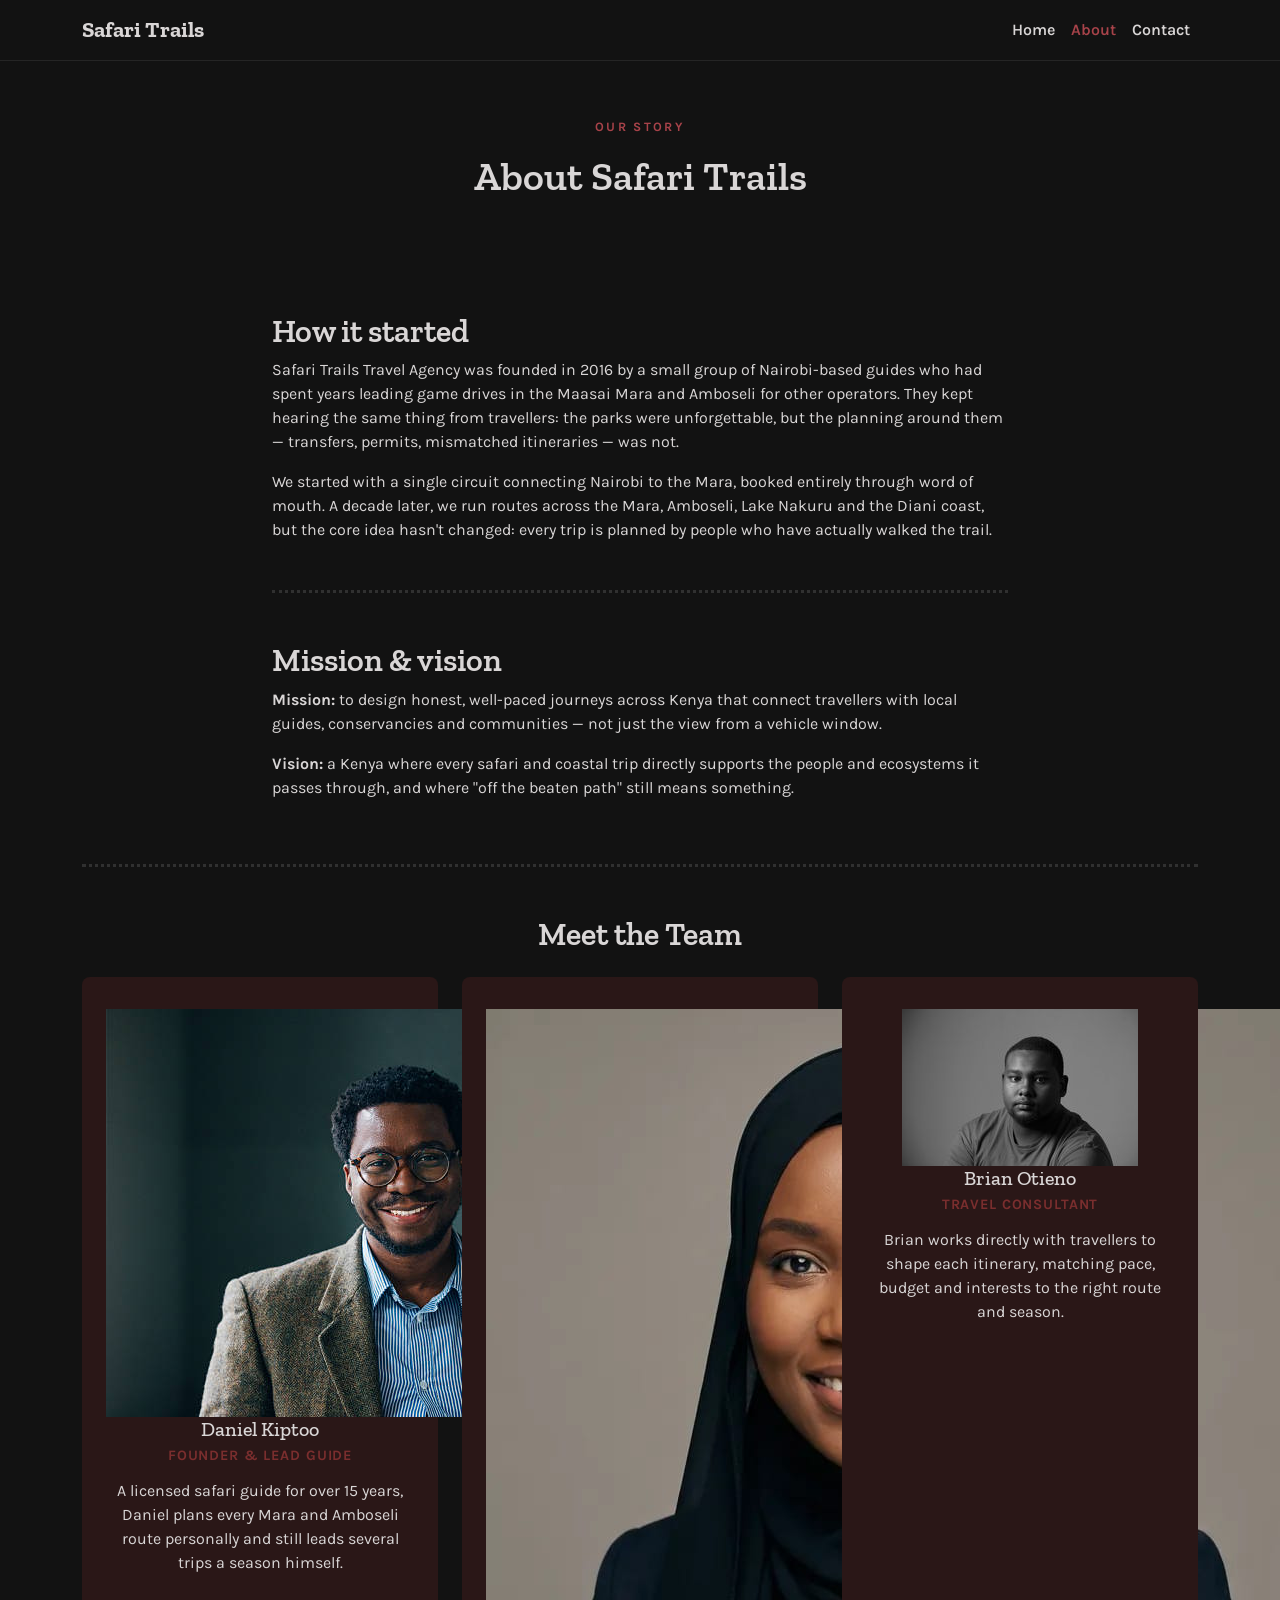
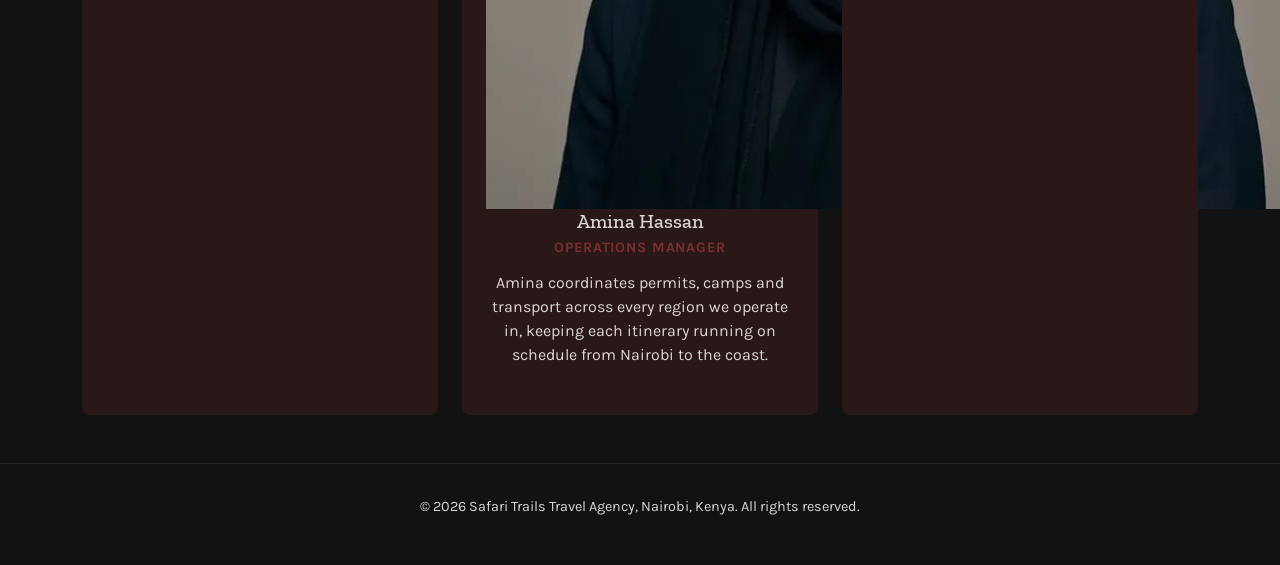
==== about.html @ e833840d "adding images in about.html" ====
<!DOCTYPE html>
<html lang="en">
<head>
  <meta charset="UTF-8">
  <meta name="viewport" content="width=device-width, initial-scale=1.0">
  <title>About Us | Safari Trails Travel Agency</title>
  <meta name="description" content="Learn about Safari Trails Travel Agency, a Nairobi-based team designing guided safari and coastal routes across Kenya.">

  <link href="https://cdn.jsdelivr.net/npm/bootstrap@5.3.3/dist/css/bootstrap.min.css" rel="stylesheet">
  <link rel="stylesheet" href="css/style.css">
</head>
<body>

  <header>
    <nav class="navbar navbar-expand-lg navbar-dark sticky-top">
      <div class="container">
        <a class="navbar-brand" href="index.html">Safari Trails</a>
        <button class="navbar-toggler" type="button" data-bs-toggle="collapse" data-bs-target="#mainNav" aria-controls="mainNav" aria-expanded="false" aria-label="Toggle navigation">
          <span class="navbar-toggler-icon"></span>
        </button>
        <div class="collapse navbar-collapse" id="mainNav">
          <ul class="navbar-nav ms-auto">
            <li class="nav-item"><a class="nav-link" href="index.html">Home</a></li>
            <li class="nav-item"><a class="nav-link active" aria-current="page" href="about.html">About</a></li>
            <li class="nav-item"><a class="nav-link" href="contact.html">Contact</a></li>
          </ul>
        </div>
      </div>
    </nav>
  </header>

  <section class="page-header">
    <div class="container">
      <p class="eyebrow">Our Story</p>
      <h1>About Safari Trails</h1>
    </div>
  </section>

  <section class="py-5">
    <div class="container">
      <div class="row justify-content-center">
        <div class="col-lg-8">
          <h2>How it started</h2>
          <p>
            Safari Trails Travel Agency was founded in 2016 by a small group
            of Nairobi-based guides who had spent years leading game drives
            in the Maasai Mara and Amboseli for other operators. They kept
            hearing the same thing from travellers: the parks were
            unforgettable, but the planning around them &mdash; transfers,
            permits, mismatched itineraries &mdash; was not.
          </p>
          <p>
            We started with a single circuit connecting Nairobi to the Mara,
            booked entirely through word of mouth. A decade later, we run
            routes across the Mara, Amboseli, Lake Nakuru and the Diani
            coast, but the core idea hasn't changed: every trip is planned
            by people who have actually walked the trail.
          </p>

          <hr class="trail-divider">

          <h2>Mission &amp; vision</h2>
          <p>
            <strong>Mission:</strong> to design honest, well-paced journeys
            across Kenya that connect travellers with local guides,
            conservancies and communities &mdash; not just the view from
            a vehicle window.
          </p>
          <p>
            <strong>Vision:</strong> a Kenya where every safari and coastal
            trip directly supports the people and ecosystems it passes
            through, and where "off the beaten path" still means something.
          </p>
        </div>
      </div>

      <hr class="trail-divider">

      <h2 class="text-center mb-4">Meet the Team</h2>
      <div class="row g-4 justify-content-center">
        <div class="col-md-4">
          <div class="team-card">
            <img src="images/image1 (1).jpg" alt="Daniel Kiptoo, Founder and Lead Guide" class="team-photo">
            <h3 class="h5 mb-1">Daniel Kiptoo</h3>
            <p class="role">Founder &amp; Lead Guide</p>
            <p>
              A licensed safari guide for over 15 years, Daniel plans every
              Mara and Amboseli route personally and still leads several
              trips a season himself.
            </p>
          </div>
        </div>
        <div class="col-md-4">
          <div class="team-card">
            <img src="images/image3.jpeg" alt="Amina Hassan, Operations Manager" class="team-photo">
            <h3 class="h5 mb-1">Amina Hassan</h3>
            <p class="role">Operations Manager</p>
            <p>
              Amina coordinates permits, camps and transport across every
              region we operate in, keeping each itinerary running on
              schedule from Nairobi to the coast.
            </p>
          </div>
        </div>
        <div class="col-md-4">
          <div class="team-card">
           <img src="images/image2 (2).jpg" alt="Brian Otieno, Travel Consultant" class="team-photo">
            <h3 class="h5 mb-1">Brian Otieno</h3>
            <p class="role">Travel Consultant</p>
            <p>
              Brian works directly with travellers to shape each
              itinerary, matching pace, budget and interests to the
              right route and season.
            </p>
          </div>
        </div>
      </div>
    </div>
  </section>

  <footer>
    <div class="container">
      <p>&copy; 2026 Safari Trails Travel Agency, Nairobi, Kenya. All rights reserved.</p>
    </div>
  </footer>

  <script src="https://cdn.jsdelivr.net/npm/bootstrap@5.3.3/dist/js/bootstrap.bundle.min.js"></script>
  <script src="js/script.js"></script>
</body>
</html>
---- css/style.css ----
/* =========================================================
   Safari Trails Travel Agency — Base Stylesheet
   Design tokens: colour palette, typography, layout primitives
   ========================================================= */

@import url('https://fonts.googleapis.com/css2?family=Zilla+Slab:wght@500;600;700&family=Karla:wght@400;500;600;700&display=swap');

:root {
  --color-bark: #121212;     /* near-black — page background, header, footer, hero */
  --color-grass: #D9D6D6;    /* light warm grey — body text, headings, text on dark sections */
  --color-surface: #2A1717;  /* dark maroon — card / surface background */
  --color-amber: #A8434A;    /* primary accent — CTAs, active states, links on hover */
  --color-rust: #7A2E2E;     /* secondary accent — hover state, darker red */
  --color-olive: #8C8C8C;    /* tertiary accent — muted secondary text, tags */

  --font-display: "Zilla Slab", serif;
  --font-body: "Karla", sans-serif;
}

body {
  font-family: var(--font-body);
  color: var(--color-grass);
  background-color: var(--color-bark);
}

h1, h2, h3, h4, h5, h6 {
  font-family: var(--font-display);
  font-weight: 600;
  color: var(--color-grass);
}

a { color: var(--color-rust); text-decoration: none; }
a:hover { color: var(--color-amber); }

.eyebrow {
  text-transform: uppercase;
  letter-spacing: 0.18em;
  font-size: 0.8rem;
  font-weight: 700;
  color: var(--color-amber);
}

.navbar {
  background-color: var(--color-bark);
  border-bottom: 1px solid rgba(255, 255, 255, 0.08);
}

.navbar-brand {
  font-family: var(--font-display);
  font-weight: 700;
  font-size: 1.4rem;
  color: var(--color-grass) !important;
}

.navbar-nav .nav-link {
  color: var(--color-grass) !important;
  font-weight: 600;
}

.navbar-nav .nav-link.active,
.navbar-nav .nav-link:hover {
  color: var(--color-amber) !important;
}

.btn-trail {
  background-color: var(--color-amber);
  border: 2px solid var(--color-amber);
  color: var(--color-grass);
  font-weight: 700;
  padding: 0.6rem 1.6rem;
}

.btn-trail:hover {
  background-color: var(--color-rust);
  border-color: var(--color-rust);
  color: var(--color-grass);
}

.btn-trail-outline {
  background-color: transparent;
  border: 2px solid var(--color-grass);
  color: var(--color-grass);
  font-weight: 700;
  padding: 0.6rem 1.6rem;
}

.btn-trail-outline:hover {
  background-color: var(--color-grass);
  border-color: var(--color-grass);
  color: var(--color-bark);
}

.hero {
  background-color: var(--color-bark);
  color: var(--color-grass);
  padding: 4.5rem 0 2.5rem;
}

.hero h1 { color: var(--color-grass); font-size: 2.6rem; margin: 1rem 0 1.25rem; }
.hero .lead { max-width: 36rem; color: var(--color-grass); opacity: 0.92; margin-bottom: 1.75rem; }
.hero .btn { margin: 0.25rem 0.5rem 0.25rem 0; }

.trail-map { width: 100%; height: auto; margin-top: 2rem; }

.trail-map .trail-path {
  fill: none;
  stroke: var(--color-olive);
  stroke-width: 3;
  stroke-linecap: round;
  stroke-dasharray: 2 12;
}

.trail-map .trail-stop circle {
  fill: var(--color-amber);
  stroke: var(--color-grass);
  stroke-width: 3;
}

.trail-map .trail-stop .stop-number {
  fill: var(--color-bark);
  font-family: var(--font-display);
  font-weight: 700;
  font-size: 16px;
  text-anchor: middle;
  dominant-baseline: middle;
}

.trail-map .trail-stop .stop-label {
  fill: var(--color-grass);
  font-family: var(--font-body);
  font-weight: 600;
  font-size: 13px;
  text-anchor: middle;
}

.trail-divider {
  border: none;
  border-top: 3px dotted var(--color-olive);
  position: relative;
  margin: 3rem 0;
}

.trail-divider::after {
  content: "";
  position: absolute;
  top: -8px; left: 50%;
  transform: translateX(-50%);
  width: 16px; height: 16px;
  border-radius: 50%;
  background-color: var(--color-amber);
  border: 2px solid var(--color-grass);
}

.value-card {
  background-color: var(--color-surface);
  border-radius: 0.5rem;
  padding: 2rem 1.5rem;
  height: 100%;
  border-top: 4px solid var(--color-amber);
}

.value-card h3 { font-size: 1.25rem; margin-bottom: 0.75rem; }

.avatar-initials {
  width: 80px; height: 80px; border-radius: 50%;
  background-color: var(--color-bark);
  color: var(--color-grass);
  font-family: var(--font-display);
  font-weight: 700; font-size: 1.5rem;
  display: flex; align-items: center; justify-content: center;
  margin: 0 auto 1rem auto;
}

.team-card {
  background-color: var(--color-surface);
  border-radius: 0.5rem;
  padding: 2rem 1.5rem;
  text-align: center;
  height: 100%;
}

.team-card .role {
  color: var(--color-rust);
  font-weight: 700;
  font-size: 0.9rem;
  text-transform: uppercase;
  letter-spacing: 0.06em;
  margin-bottom: 0.75rem;
}

.page-header {
  background-color: var(--color-bark);
  color: var(--color-grass);
  padding: 3.5rem 0;
  text-align: center;
}

.page-header h1 { color: var(--color-grass); margin-bottom: 0.5rem; }

.contact-info-card {
  background-color: var(--color-surface);
  border-radius: 0.5rem;
  padding: 2rem;
  height: 100%;
}

.contact-info-card dt {
  font-weight: 700;
  color: var(--color-rust);
  text-transform: uppercase;
  font-size: 0.8rem;
  letter-spacing: 0.05em;
  margin-top: 1rem;
}

.contact-form .form-control,
.contact-form .form-select {
  background-color: var(--color-surface);
  color: var(--color-grass);
  border: 1px solid var(--color-rust);
  border-radius: 0.4rem;
}

.contact-form .form-control:focus,
.contact-form .form-select:focus {
  border-color: var(--color-amber);
  box-shadow: 0 0 0 0.2rem rgba(168, 67, 74, 0.3);
}

.contact-form label { font-weight: 600; margin-bottom: 0.3rem; }

footer {
  background-color: var(--color-bark);
  color: var(--color-grass);
  padding: 2rem 0;
  text-align: center;
  font-size: 0.9rem;
  border-top: 1px solid rgba(255, 255, 255, 0.08);
}

footer a { color: var(--color-grass); }
footer a:hover { color: var(--color-amber); }

@media (max-width: 576px) {
  .hero { padding: 3rem 0 2rem; text-align: center; }
  .hero h1 { font-size: 2rem; }
  .hero .btn { display: block; width: 100%; margin: 0.4rem 0; }
  .trail-map .stop-label { font-size: 11px; }
  .page-header { padding: 2.5rem 0; }
  .team-card,
  .contact-info-card { margin-bottom: 1rem; }
}
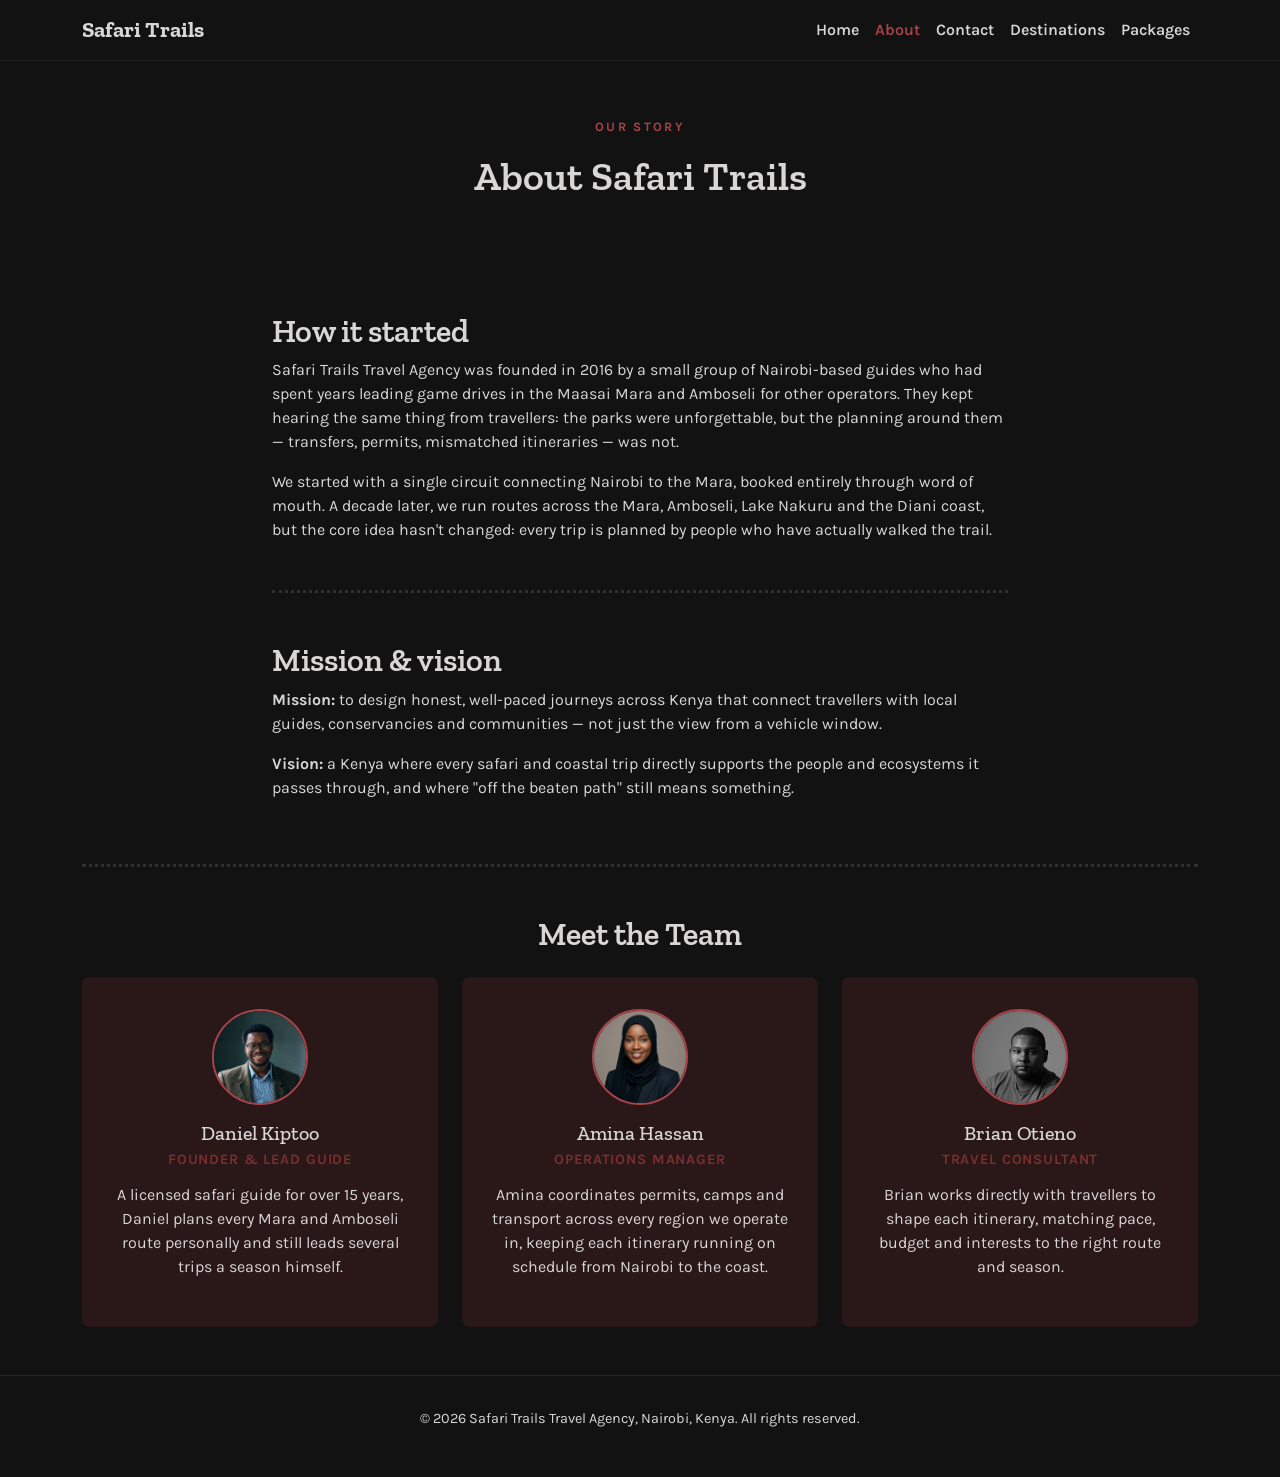
==== commit 32b5b619: "Add coastal and custom packages to packages page" ====
--- a/about.html
+++ b/about.html
@@ -23,6 +23,8 @@
             <li class="nav-item"><a class="nav-link" href="index.html">Home</a></li>
             <li class="nav-item"><a class="nav-link active" aria-current="page" href="about.html">About</a></li>
             <li class="nav-item"><a class="nav-link" href="contact.html">Contact</a></li>
+            <li class="nav-item"><a class="nav-link" href="destinations.html">Destinations</a></li>
+            <li class="nav-item"><a class="nav-link" href="packages.html">Packages</a></li>
           </ul>
         </div>
       </div>
--- a/css/style.css
+++ b/css/style.css
@@ -170,6 +170,16 @@
   display: flex; align-items: center; justify-content: center;
   margin: 0 auto 1rem auto;
 }
+.team-photo {
+  width: 96px;
+  height: 96px;
+  border-radius: 50%;
+  object-fit: cover;
+  background-color: var(--color-surface);
+  border: 2px solid var(--color-amber);
+  margin: 0 auto 1rem auto;
+  display: block;
+}
 
 .team-card {
   background-color: var(--color-surface);
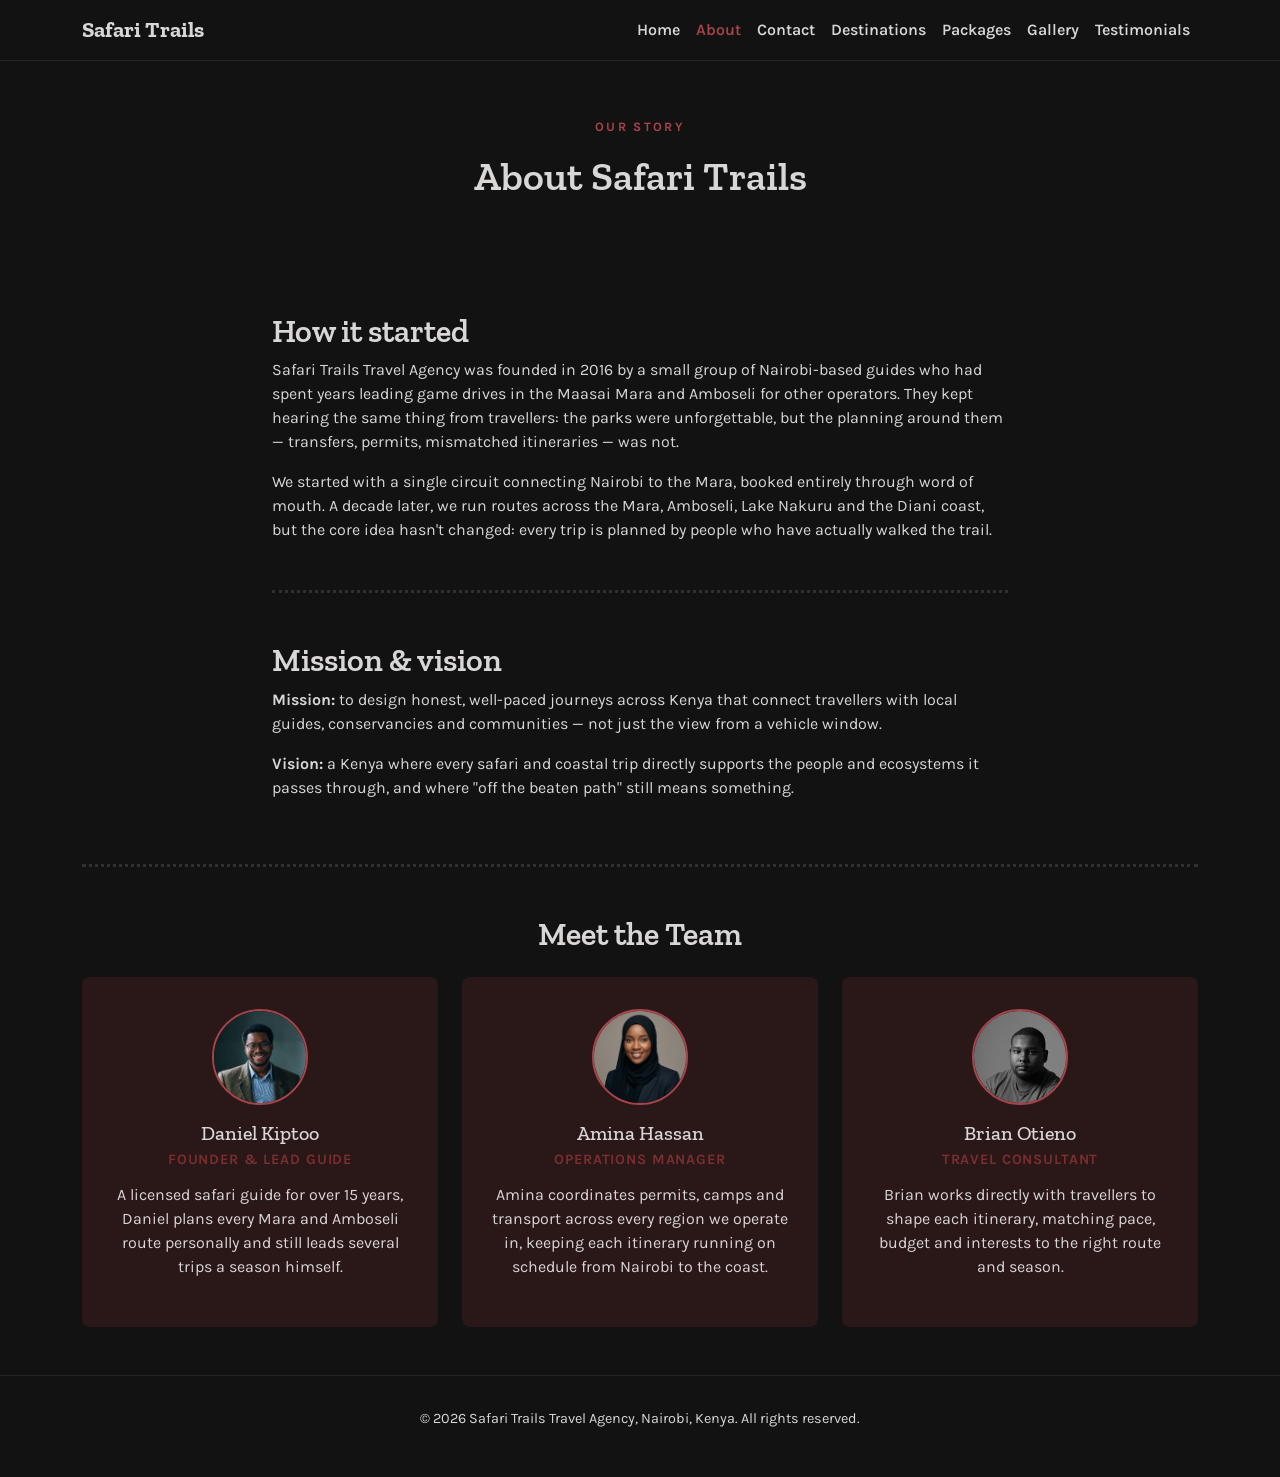
==== commit c34bed4a: "adding the remaining navbars to link all 7 pages" ====
--- a/about.html
+++ b/about.html
@@ -25,6 +25,8 @@
             <li class="nav-item"><a class="nav-link" href="contact.html">Contact</a></li>
             <li class="nav-item"><a class="nav-link" href="destinations.html">Destinations</a></li>
             <li class="nav-item"><a class="nav-link" href="packages.html">Packages</a></li>
+            <li class="nav-item"><a class="nav-link" href="gallery.html">Gallery</a></li>
+            <li class="nav-item"><a class="nav-link" href="testimonials.html">Testimonials</a></li>
           </ul>
         </div>
       </div>
--- a/css/style.css
+++ b/css/style.css
@@ -239,6 +239,55 @@
 
 .contact-form label { font-weight: 600; margin-bottom: 0.3rem; }
 
+/* Gallery grid */
+.gallery-item {
+  position: relative;
+  overflow: hidden;
+  border-radius: 6px;
+  cursor: pointer;
+  aspect-ratio: 4 / 3;
+  background: #c8b89a; /* placeholder colour while image loads */
+}
+
+.gallery-img {
+  width: 100%;
+  height: 100%;
+  object-fit: cover;
+  display: block;
+  transition: transform 0.35s ease;
+}
+
+.gallery-item:hover .gallery-img {
+  transform: scale(1.06);
+}
+
+/* Hover overlay label */
+.gallery-overlay {
+  position: absolute;
+  inset: 0;
+  background: rgba(42, 26, 10, 0.45);
+  display: flex;
+  align-items: flex-end;
+  padding: 0.75rem;
+  opacity: 0;
+  transition: opacity 0.25s ease;
+}
+
+.gallery-item:hover .gallery-overlay {
+  opacity: 1;
+}
+
+.gallery-overlay span {
+  background: rgba(196, 124, 43, 0.9);
+  color: #fff;
+  font-size: 0.72rem;
+  font-weight: 600;
+  letter-spacing: 0.06em;
+  text-transform: uppercase;
+  padding: 2px 8px;
+  border-radius: 3px;
+}
+
 footer {
   background-color: var(--color-bark);
   color: var(--color-grass);
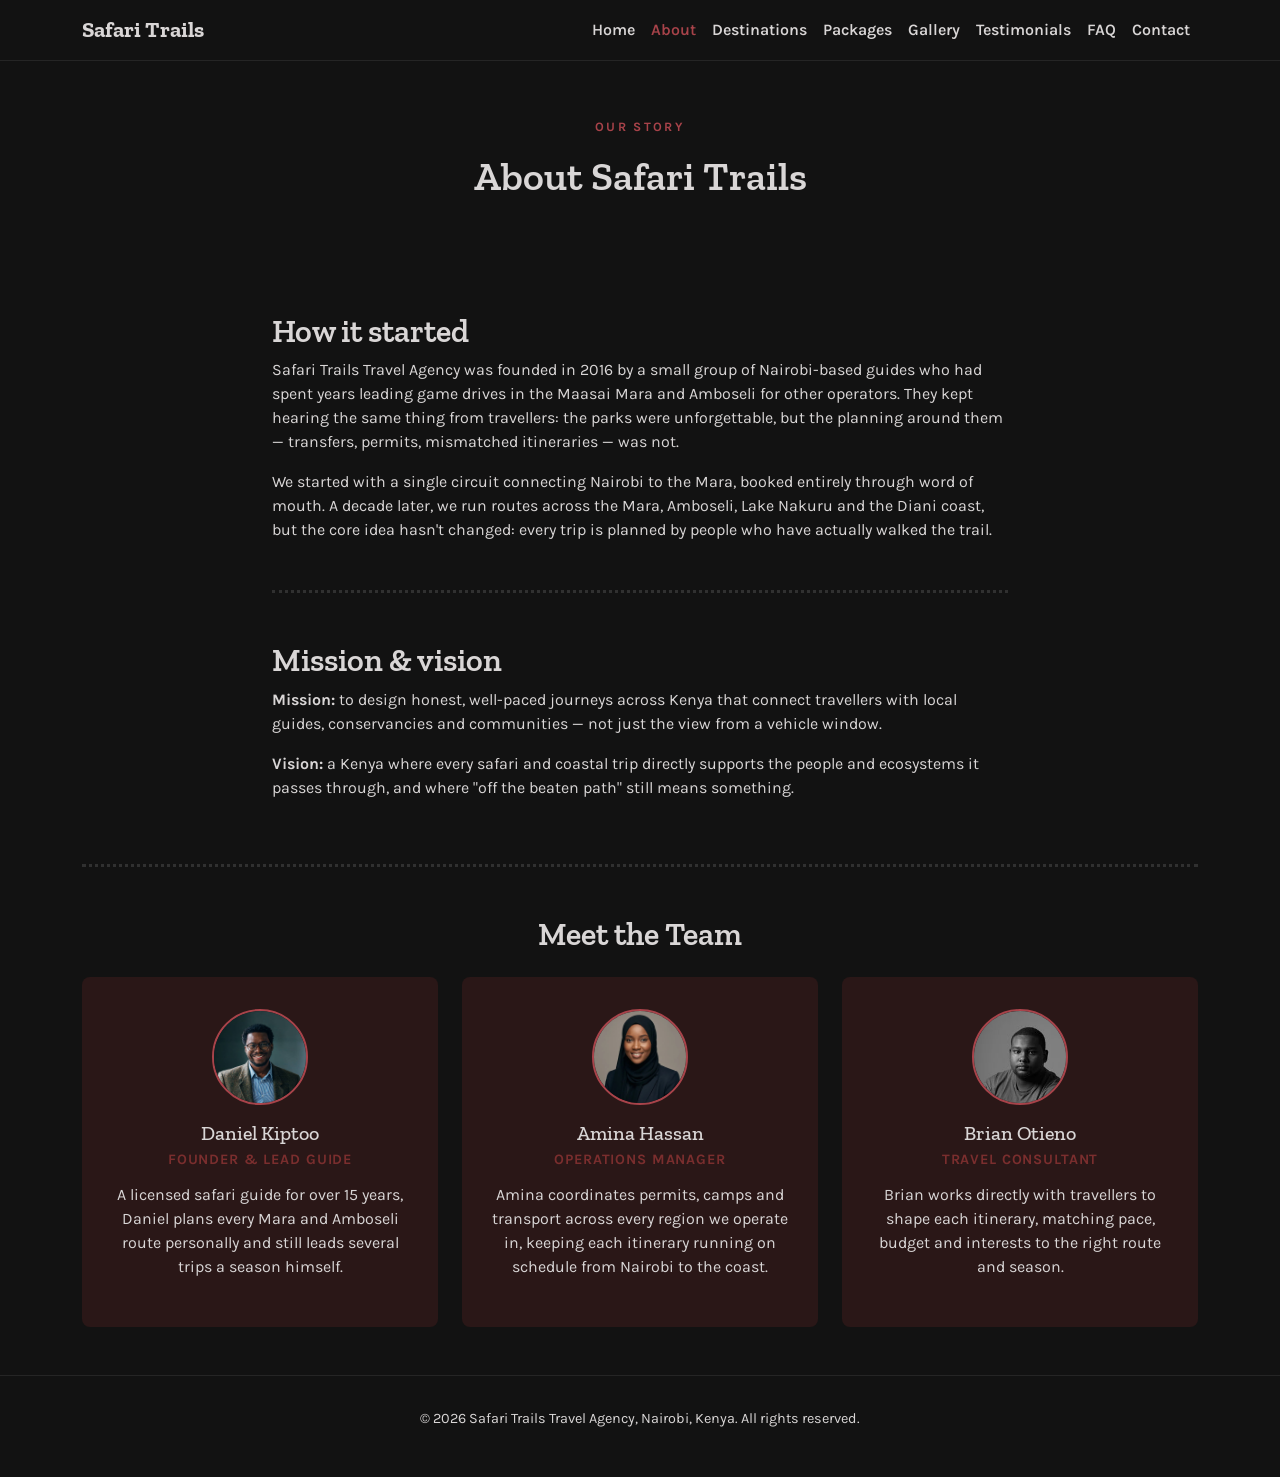
==== commit 645f5818: "Add comments to about.html" ====
--- a/about.html
+++ b/about.html
@@ -6,33 +6,45 @@
   <title>About Us | Safari Trails Travel Agency</title>
   <meta name="description" content="Learn about Safari Trails Travel Agency, a Nairobi-based team designing guided safari and coastal routes across Kenya.">
 
+  <!-- Bootstrap 5 CSS for responsive grid and components -->
   <link href="https://cdn.jsdelivr.net/npm/bootstrap@5.3.3/dist/css/bootstrap.min.css" rel="stylesheet">
+  <!-- Custom Safari Trails styles -->
   <link rel="stylesheet" href="css/style.css">
 </head>
 <body>
 
+  <!-- Site Header & Navigation -->
   <header>
     <nav class="navbar navbar-expand-lg navbar-dark sticky-top">
       <div class="container">
+
+        <!-- Brand name links back to homepage -->
         <a class="navbar-brand" href="index.html">Safari Trails</a>
+
+        <!-- Hamburger button — collapses navbar on mobile -->
         <button class="navbar-toggler" type="button" data-bs-toggle="collapse" data-bs-target="#mainNav" aria-controls="mainNav" aria-expanded="false" aria-label="Toggle navigation">
           <span class="navbar-toggler-icon"></span>
         </button>
+
+        <!-- Navigation links — About is marked active on this page -->
         <div class="collapse navbar-collapse" id="mainNav">
           <ul class="navbar-nav ms-auto">
             <li class="nav-item"><a class="nav-link" href="index.html">Home</a></li>
             <li class="nav-item"><a class="nav-link active" aria-current="page" href="about.html">About</a></li>
-            <li class="nav-item"><a class="nav-link" href="contact.html">Contact</a></li>
             <li class="nav-item"><a class="nav-link" href="destinations.html">Destinations</a></li>
             <li class="nav-item"><a class="nav-link" href="packages.html">Packages</a></li>
             <li class="nav-item"><a class="nav-link" href="gallery.html">Gallery</a></li>
             <li class="nav-item"><a class="nav-link" href="testimonials.html">Testimonials</a></li>
+            <li class="nav-item"><a class="nav-link" href="faq.html">FAQ</a></li>
+            <li class="nav-item"><a class="nav-link" href="contact.html">Contact</a></li>
           </ul>
         </div>
+
       </div>
     </nav>
   </header>
 
+  <!-- Page Header Banner -->
   <section class="page-header">
     <div class="container">
       <p class="eyebrow">Our Story</p>
@@ -40,10 +52,15 @@
     </div>
   </section>
 
+  <!-- Main About Section -->
   <section class="py-5">
     <div class="container">
+
+      <!-- Centred text column for the story and mission -->
       <div class="row justify-content-center">
         <div class="col-lg-8">
+
+          <!-- How the agency was founded -->
           <h2>How it started</h2>
           <p>
             Safari Trails Travel Agency was founded in 2016 by a small group
@@ -61,8 +78,10 @@
             by people who have actually walked the trail.
           </p>
 
+          <!-- Decorative divider line -->
           <hr class="trail-divider">
 
+          <!-- Agency mission and vision statements -->
           <h2>Mission &amp; vision</h2>
           <p>
             <strong>Mission:</strong> to design honest, well-paced journeys
@@ -75,13 +94,18 @@
             trip directly supports the people and ecosystems it passes
             through, and where "off the beaten path" still means something.
           </p>
+
         </div>
       </div>
 
+      <!-- Decorative divider before team section -->
       <hr class="trail-divider">
 
+      <!-- Team Section — 3 cards in a responsive grid -->
       <h2 class="text-center mb-4">Meet the Team</h2>
       <div class="row g-4 justify-content-center">
+
+        <!-- Team member 1: Founder and Lead Guide -->
         <div class="col-md-4">
           <div class="team-card">
             <img src="images/image1 (1).jpg" alt="Daniel Kiptoo, Founder and Lead Guide" class="team-photo">
@@ -94,6 +118,8 @@
             </p>
           </div>
         </div>
+
+        <!-- Team member 2: Operations Manager -->
         <div class="col-md-4">
           <div class="team-card">
             <img src="images/image3.jpeg" alt="Amina Hassan, Operations Manager" class="team-photo">
@@ -106,9 +132,11 @@
             </p>
           </div>
         </div>
+
+        <!-- Team member 3: Travel Consultant -->
         <div class="col-md-4">
           <div class="team-card">
-           <img src="images/image2 (2).jpg" alt="Brian Otieno, Travel Consultant" class="team-photo">
+            <img src="images/image2 (2).jpg" alt="Brian Otieno, Travel Consultant" class="team-photo">
             <h3 class="h5 mb-1">Brian Otieno</h3>
             <p class="role">Travel Consultant</p>
             <p>
@@ -118,17 +146,22 @@
             </p>
           </div>
         </div>
+
       </div>
+
     </div>
   </section>
 
+  <!-- Site Footer -->
   <footer>
     <div class="container">
       <p>&copy; 2026 Safari Trails Travel Agency, Nairobi, Kenya. All rights reserved.</p>
     </div>
   </footer>
 
+  <!-- Bootstrap JS — required for navbar collapse on mobile -->
   <script src="https://cdn.jsdelivr.net/npm/bootstrap@5.3.3/dist/js/bootstrap.bundle.min.js"></script>
+  <!-- Custom JavaScript for form validation and filters -->
   <script src="js/script.js"></script>
 </body>
 </html>
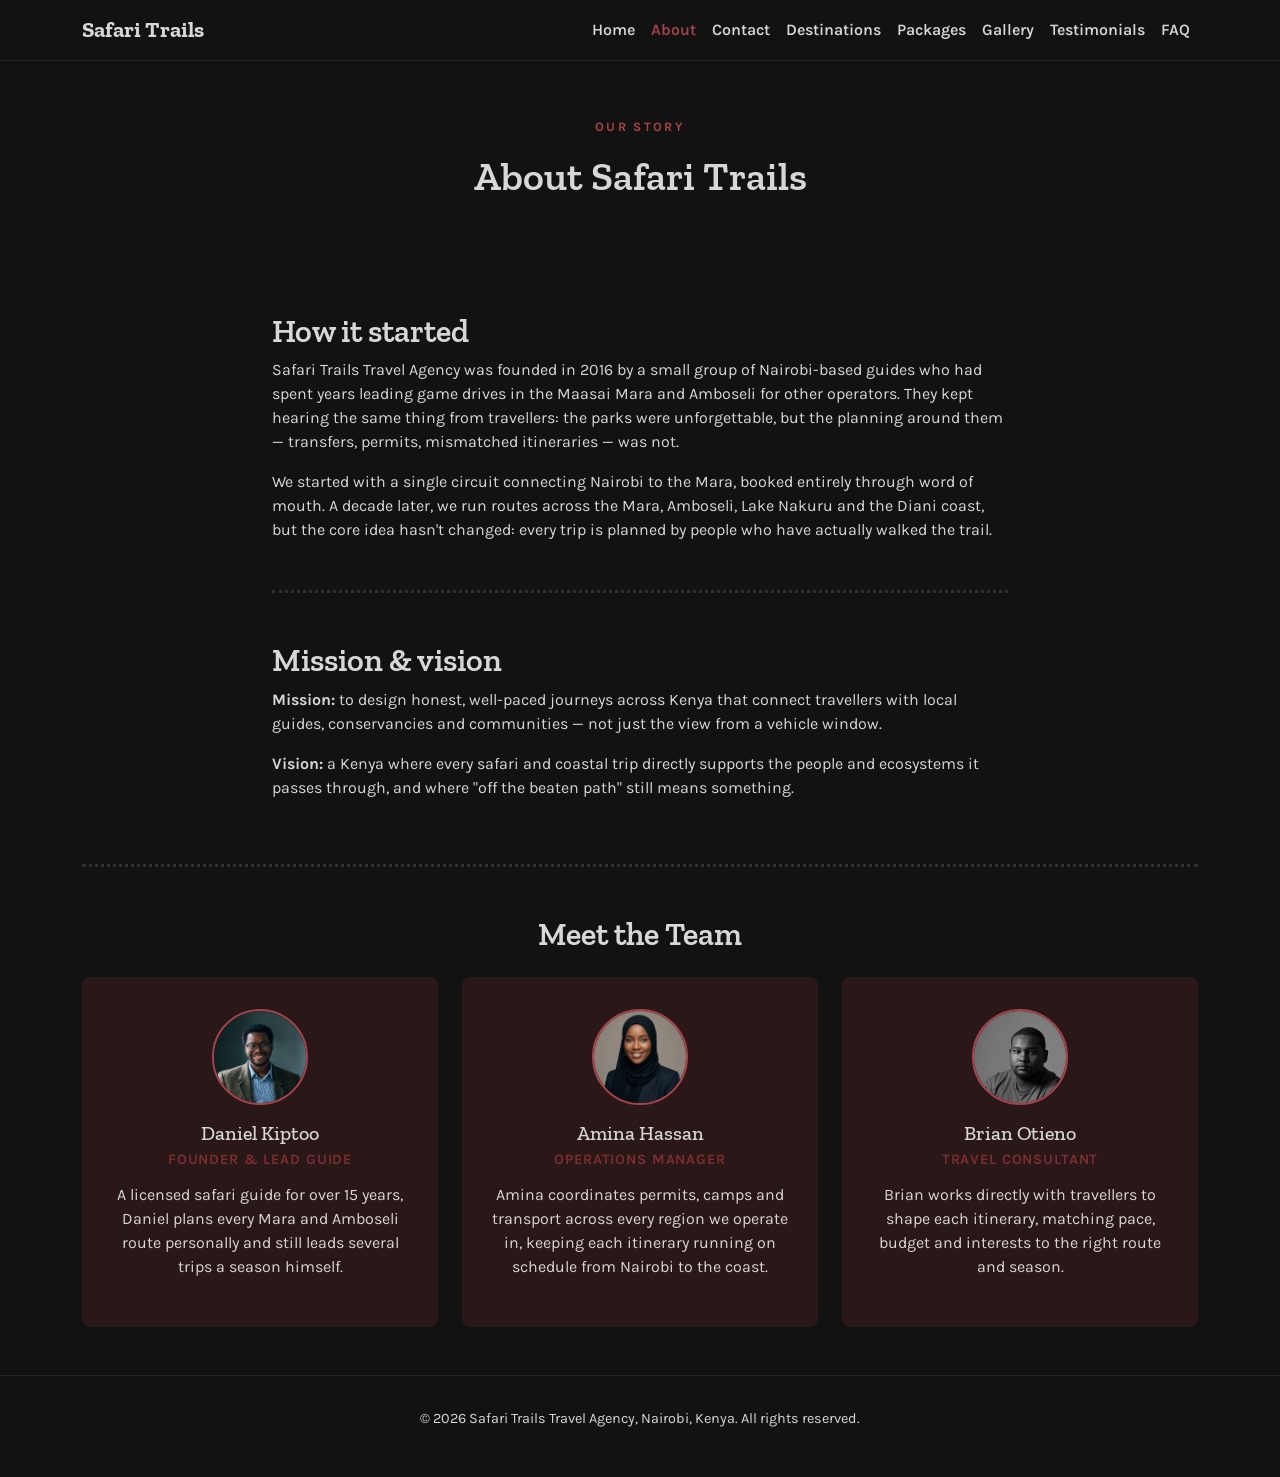
==== commit b2957fd8: "Add comments to contact.html" ====
--- a/about.html
+++ b/about.html
@@ -31,12 +31,12 @@
           <ul class="navbar-nav ms-auto">
             <li class="nav-item"><a class="nav-link" href="index.html">Home</a></li>
             <li class="nav-item"><a class="nav-link active" aria-current="page" href="about.html">About</a></li>
+            <li class="nav-item"><a class="nav-link" href="contact.html">Contact</a></li>
             <li class="nav-item"><a class="nav-link" href="destinations.html">Destinations</a></li>
             <li class="nav-item"><a class="nav-link" href="packages.html">Packages</a></li>
             <li class="nav-item"><a class="nav-link" href="gallery.html">Gallery</a></li>
             <li class="nav-item"><a class="nav-link" href="testimonials.html">Testimonials</a></li>
             <li class="nav-item"><a class="nav-link" href="faq.html">FAQ</a></li>
-            <li class="nav-item"><a class="nav-link" href="contact.html">Contact</a></li>
           </ul>
         </div>
 
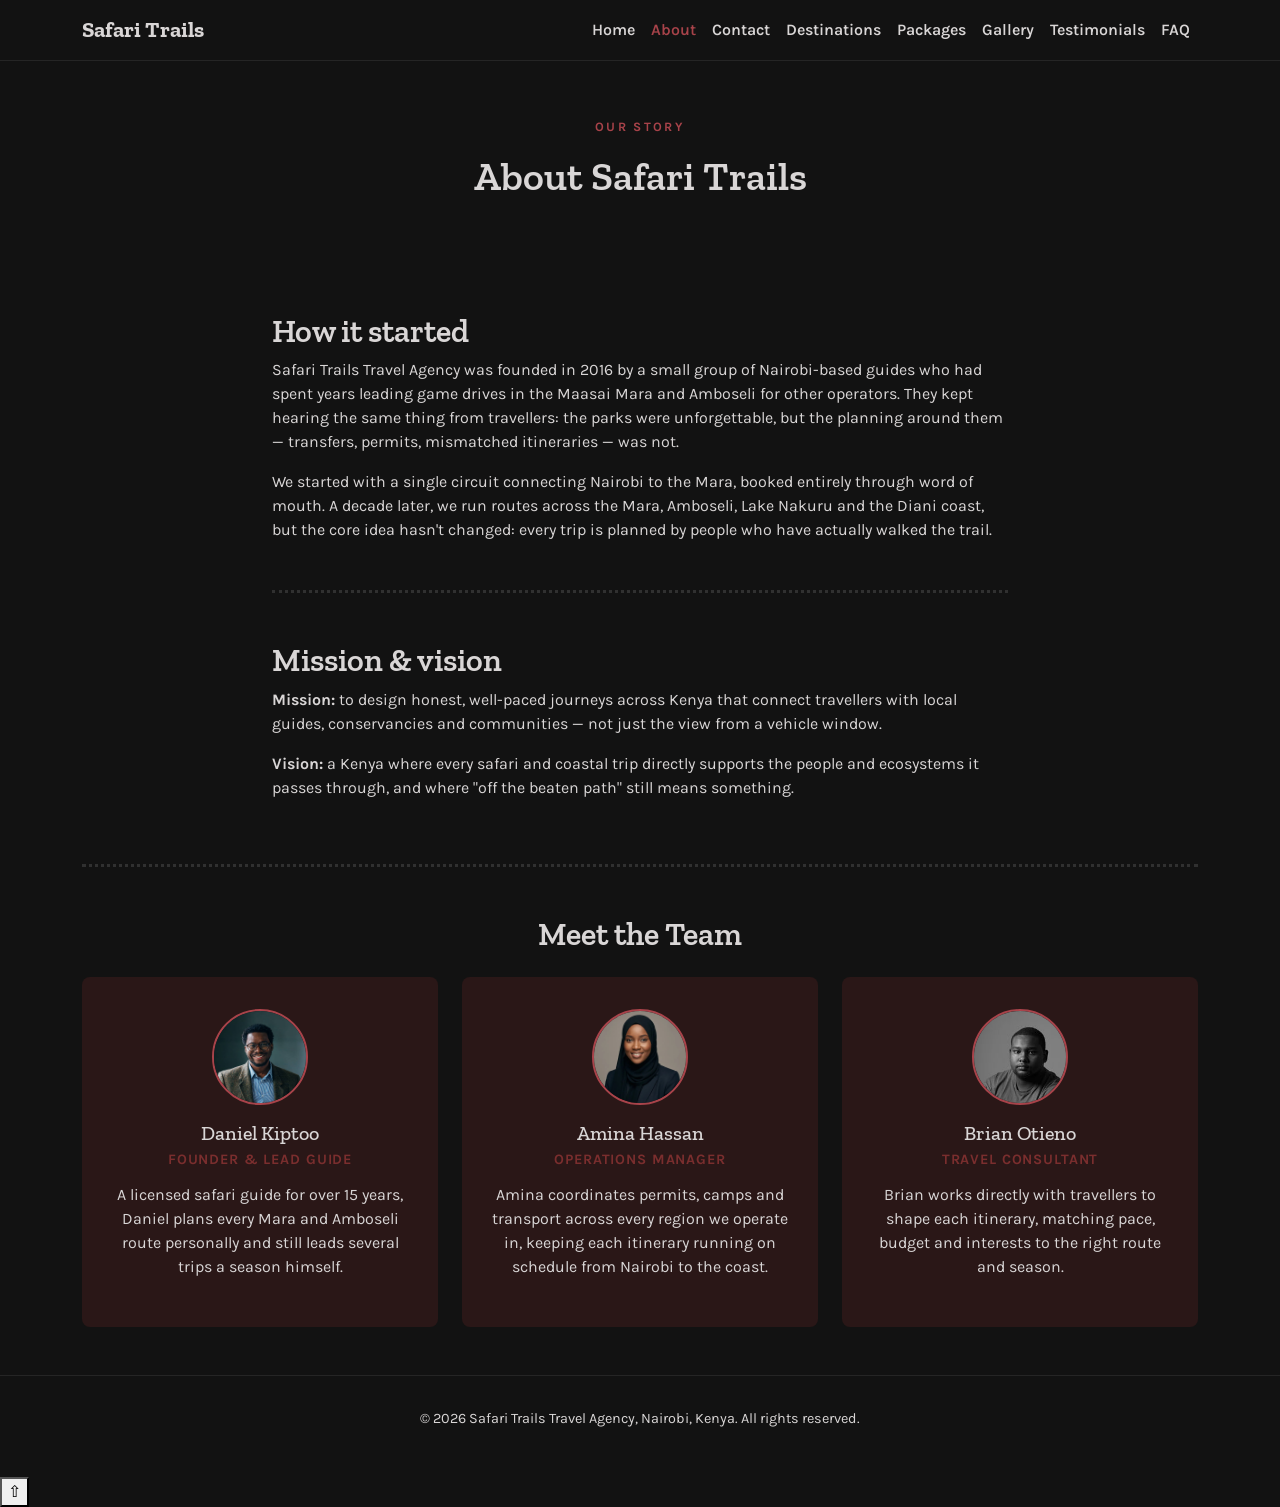
==== commit 5b9d32b8: "Add theme toggle button to navbar on all pages" ====
--- a/about.html
+++ b/about.html
@@ -163,5 +163,7 @@
   <script src="https://cdn.jsdelivr.net/npm/bootstrap@5.3.3/dist/js/bootstrap.bundle.min.js"></script>
   <!-- Custom JavaScript for form validation and filters -->
   <script src="js/script.js"></script>
+  <!-- Back to top button — appears after scrolling down -->
+<button id="backToTop" title="Back to top">&#8679;</button>
 </body>
 </html>
--- a/css/style.css
+++ b/css/style.css
@@ -17,6 +17,10 @@
   --font-body: "Karla", sans-serif;
 }
 
+/* ----------------------------------------------------------
+   BASE
+   ---------------------------------------------------------- */
+
 body {
   font-family: var(--font-body);
   color: var(--color-grass);
@@ -40,6 +44,10 @@
   color: var(--color-amber);
 }
 
+/* ----------------------------------------------------------
+   NAVIGATION
+   ---------------------------------------------------------- */
+
 .navbar {
   background-color: var(--color-bark);
   border-bottom: 1px solid rgba(255, 255, 255, 0.08);
@@ -61,6 +69,10 @@
 .navbar-nav .nav-link:hover {
   color: var(--color-amber) !important;
 }
+
+/* ----------------------------------------------------------
+   BUTTONS
+   ---------------------------------------------------------- */
 
 .btn-trail {
   background-color: var(--color-amber);
@@ -90,6 +102,10 @@
   color: var(--color-bark);
 }
 
+/* ----------------------------------------------------------
+   HERO SECTION
+   ---------------------------------------------------------- */
+
 .hero {
   background-color: var(--color-bark);
   color: var(--color-grass);
@@ -100,6 +116,7 @@
 .hero .lead { max-width: 36rem; color: var(--color-grass); opacity: 0.92; margin-bottom: 1.75rem; }
 .hero .btn { margin: 0.25rem 0.5rem 0.25rem 0; }
 
+/* SVG route map on homepage */
 .trail-map { width: 100%; height: auto; margin-top: 2rem; }
 
 .trail-map .trail-path {
@@ -132,6 +149,10 @@
   font-size: 13px;
   text-anchor: middle;
 }
+
+/* ----------------------------------------------------------
+   DIVIDER
+   ---------------------------------------------------------- */
 
 .trail-divider {
   border: none;
@@ -151,6 +172,23 @@
   border: 2px solid var(--color-grass);
 }
 
+/* ----------------------------------------------------------
+   PAGE HEADER BANNER
+   ---------------------------------------------------------- */
+
+.page-header {
+  background-color: var(--color-bark);
+  color: var(--color-grass);
+  padding: 3.5rem 0;
+  text-align: center;
+}
+
+.page-header h1 { color: var(--color-grass); margin-bottom: 0.5rem; }
+
+/* ----------------------------------------------------------
+   HOME — VALUE CARDS
+   ---------------------------------------------------------- */
+
 .value-card {
   background-color: var(--color-surface);
   border-radius: 0.5rem;
@@ -160,6 +198,10 @@
 }
 
 .value-card h3 { font-size: 1.25rem; margin-bottom: 0.75rem; }
+
+/* ----------------------------------------------------------
+   ABOUT — TEAM CARDS
+   ---------------------------------------------------------- */
 
 .avatar-initials {
   width: 80px; height: 80px; border-radius: 50%;
@@ -170,6 +212,7 @@
   display: flex; align-items: center; justify-content: center;
   margin: 0 auto 1rem auto;
 }
+
 .team-photo {
   width: 96px;
   height: 96px;
@@ -198,14 +241,9 @@
   margin-bottom: 0.75rem;
 }
 
-.page-header {
-  background-color: var(--color-bark);
-  color: var(--color-grass);
-  padding: 3.5rem 0;
-  text-align: center;
-}
-
-.page-header h1 { color: var(--color-grass); margin-bottom: 0.5rem; }
+/* ----------------------------------------------------------
+   CONTACT PAGE
+   ---------------------------------------------------------- */
 
 .contact-info-card {
   background-color: var(--color-surface);
@@ -239,14 +277,112 @@
 
 .contact-form label { font-weight: 600; margin-bottom: 0.3rem; }
 
-/* Gallery grid */
+/* ----------------------------------------------------------
+   FILTER BAR — destinations and gallery pages
+   ---------------------------------------------------------- */
+
+/* Override Bootstrap bg-light so filter bar matches dark page */
+.filter-bar {
+  background-color: var(--color-bark);
+  border-bottom: 1px solid rgba(255, 255, 255, 0.08);
+  padding: 1rem 0;
+}
+
+/* Keeps Bootstrap section dark even if bg-light class is present */
+section.bg-light {
+  background-color: var(--color-bark) !important;
+  border-bottom-color: rgba(255, 255, 255, 0.08) !important;
+}
+
+/* ----------------------------------------------------------
+   DESTINATION CARDS
+   ---------------------------------------------------------- */
+
+/* Card container — full height flex column */
+.destination-card {
+  background-color: var(--color-surface);
+  border: 1px solid var(--color-rust);
+  border-radius: 8px;
+  overflow: hidden;
+  height: 100%;
+  display: flex;
+  flex-direction: column;
+  transition: box-shadow 0.2s ease, transform 0.2s ease;
+}
+
+.destination-card:hover {
+  box-shadow: 0 6px 20px rgba(168, 67, 74, 0.2);
+  transform: translateY(-3px);
+}
+
+/* Image wrapper — fixed aspect ratio so all images are the same height */
+.destination-img-wrap {
+  position: relative;
+  overflow: hidden;
+  aspect-ratio: 4 / 3;
+  background: var(--color-surface);
+}
+
+/* Image fills the wrapper completely */
+.destination-img {
+  width: 100%;
+  height: 100%;
+  object-fit: cover;
+  display: block;
+  transition: transform 0.35s ease;
+}
+
+.destination-card:hover .destination-img {
+  transform: scale(1.04);
+}
+
+/* Coloured badge on top of the image — Safari / Coastal / Highland */
+.destination-badge {
+  position: absolute;
+  top: 12px;
+  left: 12px;
+  background: var(--color-amber);
+  color: var(--color-grass);
+  font-size: 0.72rem;
+  font-weight: 600;
+  letter-spacing: 0.06em;
+  text-transform: uppercase;
+  padding: 3px 10px;
+  border-radius: 4px;
+}
+
+/* Card text area */
+.destination-body {
+  padding: 1.25rem;
+  flex: 1;
+  display: flex;
+  flex-direction: column;
+}
+
+/* Small muted location and season line */
+.destination-meta {
+  font-size: 0.8rem;
+  color: var(--color-olive);
+  margin-bottom: 0.6rem;
+}
+
+/* Push the View packages button to the bottom of every card */
+.destination-body a {
+  margin-top: auto;
+}
+
+/* ----------------------------------------------------------
+   GALLERY GRID
+   ---------------------------------------------------------- */
+
+/* Photo item — fixed aspect ratio with hover zoom */
 .gallery-item {
   position: relative;
   overflow: hidden;
   border-radius: 6px;
   cursor: pointer;
   aspect-ratio: 4 / 3;
-  background: #c8b89a; /* placeholder colour while image loads */
+  background: var(--color-surface);
 }
 
 .gallery-img {
@@ -261,11 +397,11 @@
   transform: scale(1.06);
 }
 
-/* Hover overlay label */
+/* Dark overlay that fades in on hover */
 .gallery-overlay {
   position: absolute;
   inset: 0;
-  background: rgba(42, 26, 10, 0.45);
+  background: rgba(18, 18, 18, 0.55);
   display: flex;
   align-items: flex-end;
   padding: 0.75rem;
@@ -277,9 +413,10 @@
   opacity: 1;
 }
 
+/* Category label badge inside the overlay */
 .gallery-overlay span {
-  background: rgba(196, 124, 43, 0.9);
-  color: #fff;
+  background: var(--color-amber);
+  color: var(--color-grass);
   font-size: 0.72rem;
   font-weight: 600;
   letter-spacing: 0.06em;
@@ -288,6 +425,177 @@
   border-radius: 3px;
 }
 
+/* ----------------------------------------------------------
+   PACKAGES PAGE
+   ---------------------------------------------------------- */
+
+/* Card container */
+.package-card {
+  background-color: var(--color-surface);
+  border: 1px solid var(--color-rust);
+  border-radius: 8px;
+  overflow: hidden;
+  height: 100%;
+  display: flex;
+  flex-direction: column;
+}
+
+/* Featured card — highlighted with amber border */
+.package-card--featured {
+  border-color: var(--color-amber);
+  box-shadow: 0 4px 16px rgba(168, 67, 74, 0.25);
+}
+
+/* Custom card — dashed border style */
+.package-card--custom {
+  border-style: dashed;
+  border-color: var(--color-olive);
+}
+
+/* Dark header band at the top of each card */
+.package-header {
+  background: var(--color-bark);
+  color: var(--color-grass);
+  padding: 1.4rem 1.4rem 1.1rem;
+}
+
+.package-card--featured .package-header {
+  background: var(--color-amber);
+}
+
+.package-header .eyebrow {
+  color: var(--color-olive);
+  font-size: 0.72rem;
+  letter-spacing: 0.1em;
+  text-transform: uppercase;
+  margin-bottom: 0.35rem;
+}
+
+.package-card--featured .package-header .eyebrow {
+  color: var(--color-grass);
+}
+
+.package-duration {
+  color: var(--color-olive);
+  font-size: 0.85rem;
+  margin-bottom: 0;
+}
+
+.package-card--featured .package-duration {
+  color: var(--color-grass);
+}
+
+/* Card body */
+.package-body {
+  padding: 1.4rem;
+  flex: 1;
+  display: flex;
+  flex-direction: column;
+}
+
+.package-price {
+  font-size: 1.05rem;
+  margin-bottom: 1rem;
+  padding-bottom: 1rem;
+  border-bottom: 1px solid var(--color-rust);
+  color: var(--color-grass);
+}
+
+/* Includes list with amber tick marks */
+.package-includes {
+  list-style: none;
+  padding: 0;
+  margin: 0 0 1.5rem 0;
+  flex: 1;
+}
+
+.package-includes li {
+  padding: 0.28rem 0 0.28rem 1.4rem;
+  position: relative;
+  font-size: 0.9rem;
+  color: var(--color-grass);
+}
+
+.package-includes li::before {
+  content: "✓";
+  position: absolute;
+  left: 0;
+  color: var(--color-amber);
+  font-weight: 700;
+}
+
+/* ----------------------------------------------------------
+   TESTIMONIALS PAGE
+   ---------------------------------------------------------- */
+
+/* Testimonial card */
+.testimonial-card {
+  background-color: var(--color-surface);
+  border: 1px solid var(--color-rust);
+  border-radius: 8px;
+  padding: 1.75rem;
+  height: 100%;
+}
+
+/* Star rating — amber colour */
+.stars {
+  color: var(--color-amber);
+  font-size: 1.1rem;
+  letter-spacing: 2px;
+  margin-bottom: 1rem;
+}
+
+.testimonial-card blockquote {
+  margin: 0 0 1.25rem 0;
+  padding: 0;
+  border: none;
+  font-style: italic;
+  color: var(--color-grass);
+}
+
+.testimonial-card blockquote p {
+  margin: 0;
+  line-height: 1.7;
+}
+
+.testimonial-author {
+  border-top: 1px solid var(--color-rust);
+  padding-top: 1rem;
+}
+
+.author-name {
+  font-weight: 600;
+  margin-bottom: 0.15rem;
+  color: var(--color-grass);
+}
+
+.author-detail {
+  font-size: 0.8rem;
+  color: var(--color-olive);
+  margin: 0;
+}
+
+/* Stats bar numbers and labels */
+.stat-number {
+  font-size: 2rem;
+  font-weight: 700;
+  color: var(--color-amber);
+  margin: 0;
+  line-height: 1;
+}
+
+.stat-label {
+  font-size: 0.8rem;
+  color: var(--color-olive);
+  margin: 0.3rem 0 0 0;
+  text-transform: uppercase;
+  letter-spacing: 0.06em;
+}
+
+/* ----------------------------------------------------------
+   SITE FOOTER
+   ---------------------------------------------------------- */
+
 footer {
   background-color: var(--color-bark);
   color: var(--color-grass);
@@ -299,6 +607,10 @@
 
 footer a { color: var(--color-grass); }
 footer a:hover { color: var(--color-amber); }
+
+/* ----------------------------------------------------------
+   RESPONSIVE — MOBILE (max 576px)
+   ---------------------------------------------------------- */
 
 @media (max-width: 576px) {
   .hero { padding: 3rem 0 2rem; text-align: center; }
@@ -308,4 +620,7 @@
   .page-header { padding: 2.5rem 0; }
   .team-card,
   .contact-info-card { margin-bottom: 1rem; }
+  .destination-card,
+  .package-card,
+  .testimonial-card { margin-bottom: 1rem; }
 }
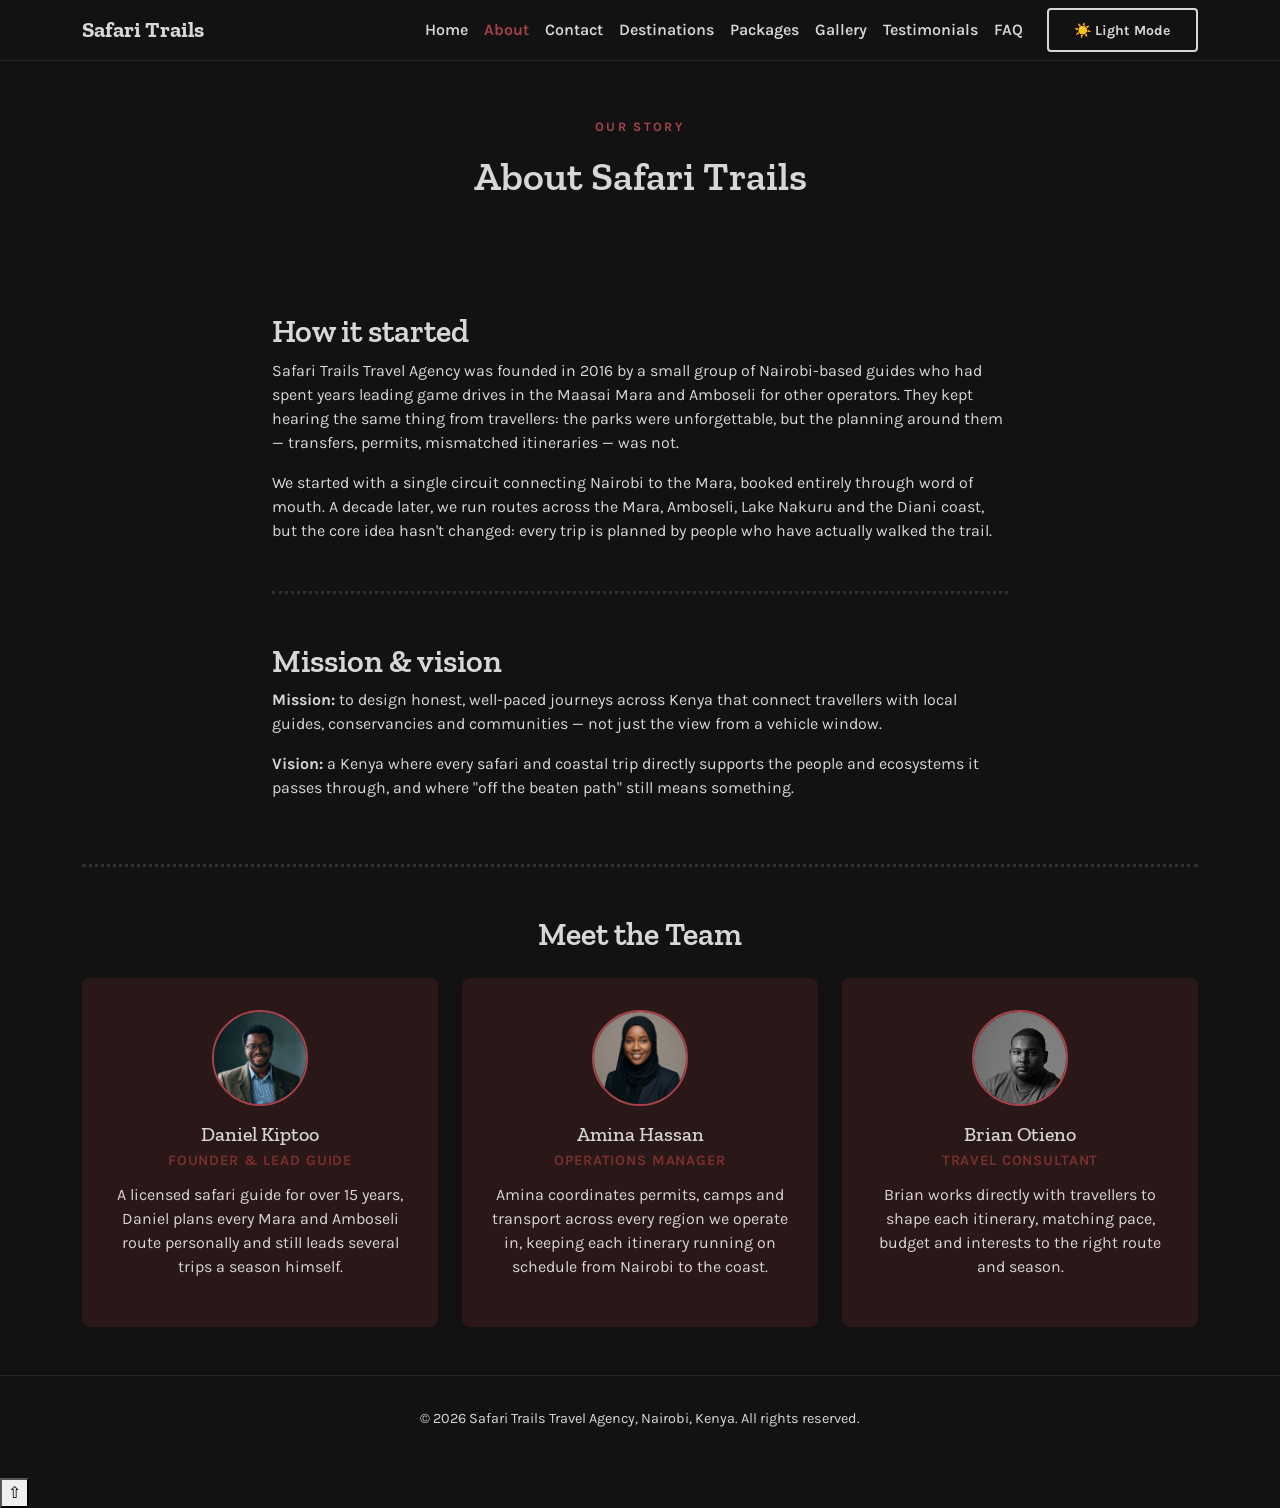
==== commit 6a59ac48: "Add dark and light mode toggle feature to script.js" ====
--- a/about.html
+++ b/about.html
@@ -39,6 +39,9 @@
             <li class="nav-item"><a class="nav-link" href="faq.html">FAQ</a></li>
           </ul>
         </div>
+
+        <!-- Dark / light mode toggle button -->
+<button id="themeToggle" class="btn btn-trail-outline btn-sm ms-3">☀️ Light Mode</button>
 
       </div>
     </nav>
--- a/css/style.css
+++ b/css/style.css
@@ -590,6 +590,130 @@
   margin: 0.3rem 0 0 0;
   text-transform: uppercase;
   letter-spacing: 0.06em;
+}
+
+/* ----------------------------------------------------------
+   LIGHT MODE OVERRIDE
+   Applied when body has the light-mode class
+   ---------------------------------------------------------- */
+
+body.light-mode {
+  background-color: #f5f0eb;
+  color: #1a1a1a;
+}
+
+/* Headings */
+body.light-mode h1,
+body.light-mode h2,
+body.light-mode h3,
+body.light-mode h4,
+body.light-mode h5,
+body.light-mode h6 {
+  color: #1a1a1a;
+}
+
+/* Navbar */
+body.light-mode .navbar {
+  background-color: #fff;
+  border-bottom: 1px solid #e0d9cf;
+}
+
+body.light-mode .navbar-brand {
+  color: #1a1a1a !important;
+}
+
+body.light-mode .navbar-nav .nav-link {
+  color: #1a1a1a !important;
+}
+
+body.light-mode .navbar-nav .nav-link.active,
+body.light-mode .navbar-nav .nav-link:hover {
+  color: var(--color-amber) !important;
+}
+
+/* Page header banner */
+body.light-mode .page-header {
+  background-color: #ede8e1;
+}
+
+body.light-mode .page-header h1 {
+  color: #1a1a1a;
+}
+
+/* Cards */
+body.light-mode .destination-card,
+body.light-mode .package-card,
+body.light-mode .testimonial-card,
+body.light-mode .team-card,
+body.light-mode .value-card,
+body.light-mode .contact-info-card {
+  background-color: #fff;
+  border-color: #d0c9c0;
+}
+
+/* Package header */
+body.light-mode .package-header {
+  background-color: #ede8e1;
+  color: #1a1a1a;
+}
+
+body.light-mode .package-header h2 {
+  color: #1a1a1a;
+}
+
+/* Package includes text */
+body.light-mode .package-includes li {
+  color: #1a1a1a;
+}
+
+/* Package price */
+body.light-mode .package-price {
+  color: #1a1a1a;
+  border-bottom-color: #d0c9c0;
+}
+
+/* Contact form */
+body.light-mode .contact-form .form-control,
+body.light-mode .contact-form .form-select {
+  background-color: #fff;
+  color: #1a1a1a;
+  border-color: #d0c9c0;
+}
+
+/* Hero section */
+body.light-mode .hero {
+  background-color: #ede8e1;
+}
+
+body.light-mode .hero h1,
+body.light-mode .hero .lead {
+  color: #1a1a1a;
+}
+
+/* Filter bar */
+body.light-mode section.bg-light {
+  background-color: #ede8e1 !important;
+}
+
+/* Testimonial blockquote */
+body.light-mode .testimonial-card blockquote {
+  color: #1a1a1a;
+}
+
+body.light-mode .author-name {
+  color: #1a1a1a;
+}
+
+/* Footer */
+body.light-mode footer {
+  background-color: #ede8e1;
+  color: #1a1a1a;
+  border-top-color: #d0c9c0;
+}
+
+/* Hamburger toggler icon on light mode */
+body.light-mode .navbar-toggler-icon {
+  filter: invert(1);
 }
 
 /* ----------------------------------------------------------
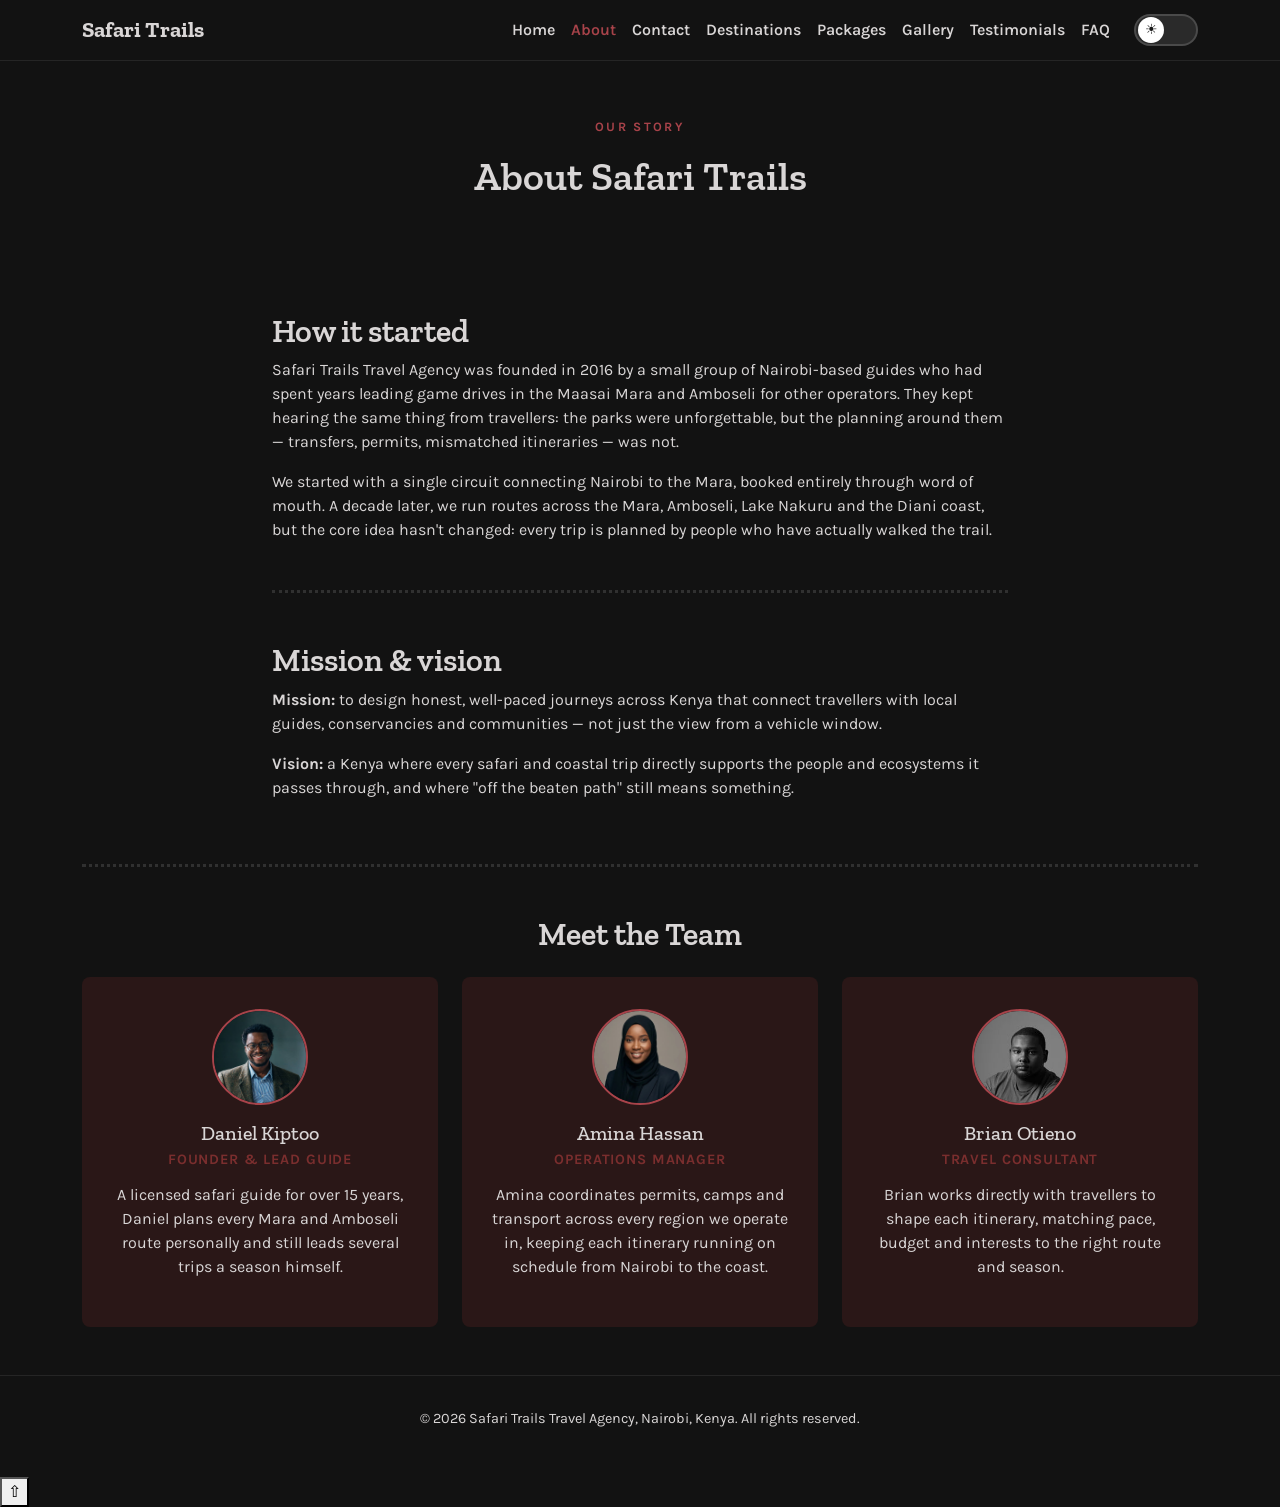
==== commit 54bc33b6: "Replace theme toggle button with sliding pill switch on all pages" ====
--- a/about.html
+++ b/about.html
@@ -40,8 +40,15 @@
           </ul>
         </div>
 
-        <!-- Dark / light mode toggle button -->
-<button id="themeToggle" class="btn btn-trail-outline btn-sm ms-3">☀️ Light Mode</button>
+        <!-- Dark / light mode toggle switch -->
+        <div class="theme-switch ms-3" id="themeToggle" role="button" aria-label="Toggle light and dark mode">
+          <div class="theme-switch-track">
+            <span class="theme-switch-thumb">
+              <span class="theme-icon sun">&#9728;</span>
+              <span class="theme-icon moon">&#9790;</span>
+            </span>
+          </div>
+        </div>
 
       </div>
     </nav>
--- a/css/style.css
+++ b/css/style.css
@@ -714,6 +714,85 @@
 /* Hamburger toggler icon on light mode */
 body.light-mode .navbar-toggler-icon {
   filter: invert(1);
+}
+
+/* ----------------------------------------------------------
+   THEME TOGGLE SWITCH
+   Sliding pill toggle — sun icon for dark, moon for light
+   ---------------------------------------------------------- */
+
+/* Outer clickable wrapper */
+.theme-switch {
+  cursor: pointer;
+  display: inline-flex;
+  align-items: center;
+  flex-shrink: 0;
+}
+
+/* The pill track */
+.theme-switch-track {
+  width: 64px;
+  height: 32px;
+  border-radius: 999px;
+  background-color: #2a2a2a;
+  position: relative;
+  transition: background-color 0.3s ease;
+  border: 2px solid rgba(255, 255, 255, 0.15);
+}
+
+/* Light mode — track becomes white */
+body.light-mode .theme-switch-track {
+  background-color: #fff;
+  border-color: #d0c9c0;
+}
+
+/* The sliding circle thumb */
+.theme-switch-thumb {
+  width: 26px;
+  height: 26px;
+  border-radius: 50%;
+  background-color: #fff;
+  position: absolute;
+  top: 1px;
+  left: 2px;
+  transition: transform 0.3s ease, background-color 0.3s ease;
+  display: flex;
+  align-items: center;
+  justify-content: center;
+}
+
+/* Light mode — thumb slides to the right and goes dark */
+body.light-mode .theme-switch-thumb {
+  transform: translateX(32px);
+  background-color: #1a1a1a;
+}
+
+/* Sun and moon icons inside the thumb */
+.theme-icon {
+  font-size: 0.9rem;
+  line-height: 1;
+  position: absolute;
+}
+
+/* Sun shows in dark mode */
+.theme-icon.sun {
+  display: block;
+  color: #1a1a1a;
+}
+
+/* Moon shows in light mode */
+.theme-icon.moon {
+  display: none;
+  color: #fff;
+}
+
+/* Swap icons when light mode is active */
+body.light-mode .theme-icon.sun {
+  display: none;
+}
+
+body.light-mode .theme-icon.moon {
+  display: block;
 }
 
 /* ----------------------------------------------------------
